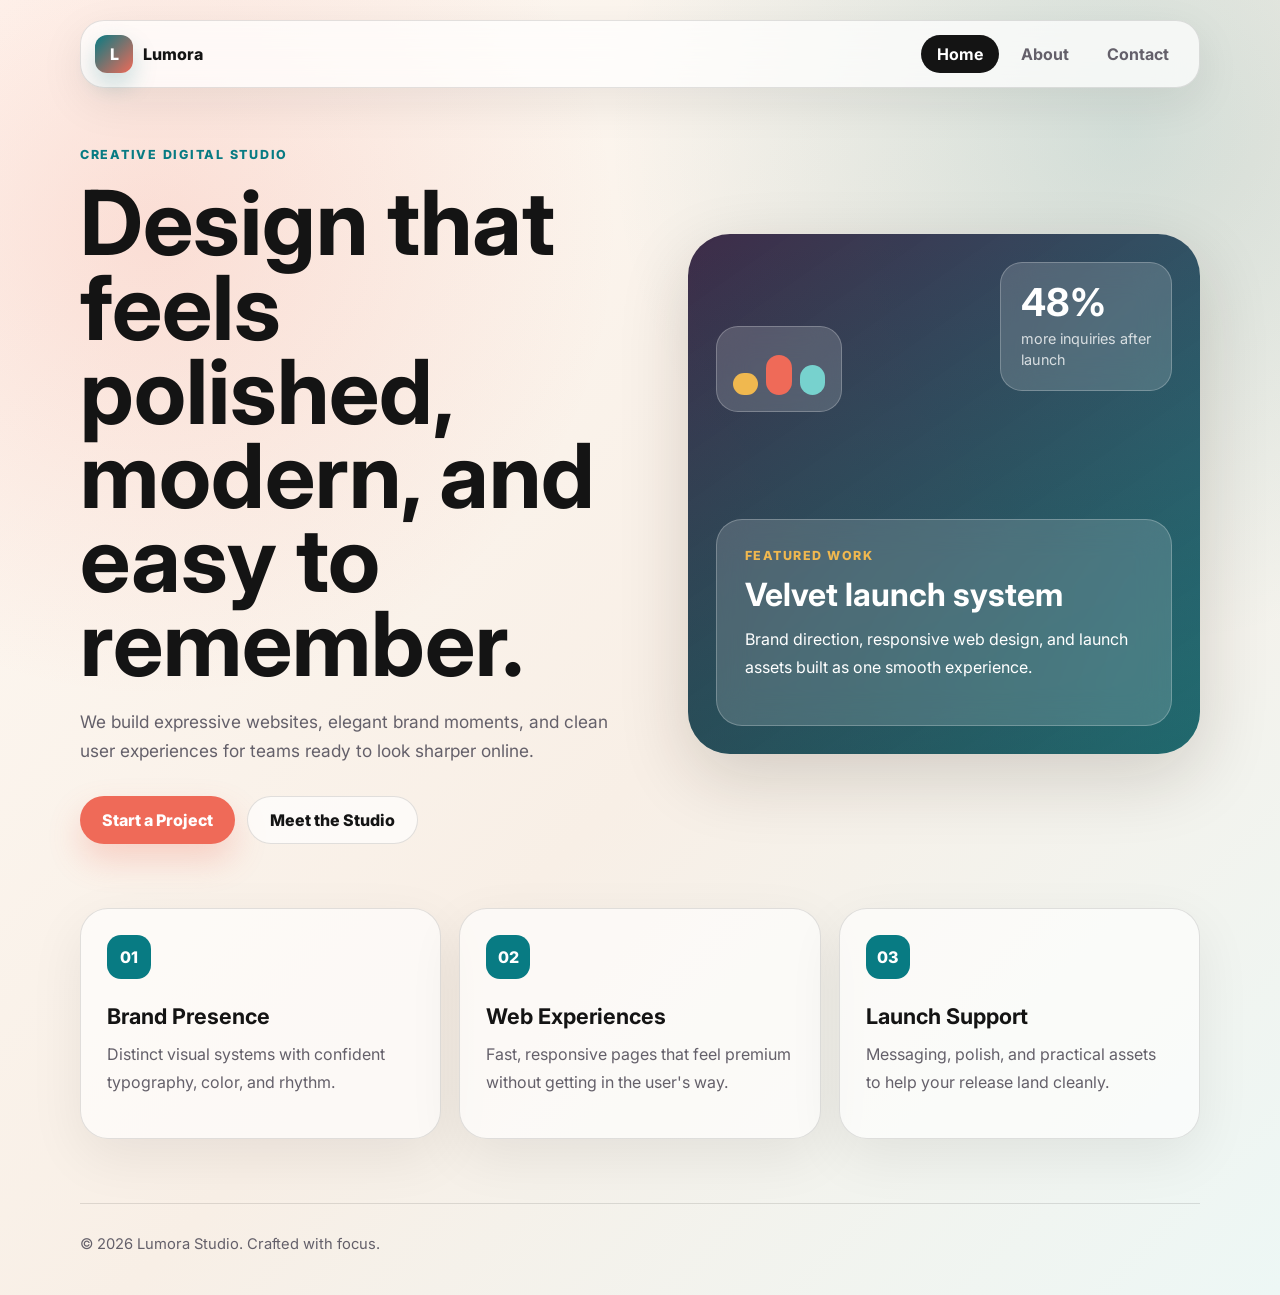
==== index.html @ bbaefce7 "my first commit" ====
<!DOCTYPE html>
<html lang="en">
<head>
  <meta charset="UTF-8">
  <meta name="viewport" content="width=device-width, initial-scale=1.0">
  <title>Lumora Studio | Home</title>
  <link rel="preconnect" href="https://fonts.googleapis.com">
  <link rel="preconnect" href="https://fonts.gstatic.com" crossorigin>
  <link href="https://fonts.googleapis.com/css2?family=Inter:wght@400;500;600;700;800&display=swap" rel="stylesheet">
  <link rel="stylesheet" href="style.css">
</head>
<body>
  <header class="site-header">
    <a class="brand" href="index.html" aria-label="Lumora Studio home"><span class="brand-mark">L</span><span>Lumora</span></a>
    <nav class="nav-links" aria-label="Main navigation"><a class="active" href="index.html">Home</a><a href="about.html">About</a><a href="contact.html">Contact</a></nav>
  </header>
  <main>
    <section class="hero">
      <div class="hero-copy">
        <p class="eyebrow">Creative digital studio</p>
        <h1>Design that feels polished, modern, and easy to remember.</h1>
        <p class="hero-text">We build expressive websites, elegant brand moments, and clean user experiences for teams ready to look sharper online.</p>
        <div class="hero-actions"><a class="button primary" href="contact.html">Start a Project</a><a class="button secondary" href="about.html">Meet the Studio</a></div>
      </div>
      <div class="showcase" aria-label="Studio highlights">
        <div class="glass-panel main-panel"><span class="panel-kicker">Featured work</span><h2>Velvet launch system</h2><p>Brand direction, responsive web design, and launch assets built as one smooth experience.</p></div>
        <div class="metric-card"><strong>48%</strong><span>more inquiries after launch</span></div>
        <div class="spark-card"><span></span><span></span><span></span></div>
      </div>
    </section>
    <section class="feature-band">
      <article><span class="icon">01</span><h2>Brand Presence</h2><p>Distinct visual systems with confident typography, color, and rhythm.</p></article>
      <article><span class="icon">02</span><h2>Web Experiences</h2><p>Fast, responsive pages that feel premium without getting in the user's way.</p></article>
      <article><span class="icon">03</span><h2>Launch Support</h2><p>Messaging, polish, and practical assets to help your release land cleanly.</p></article>
    </section>
  </main>
  <footer><p>&copy; 2026 Lumora Studio. Crafted with focus.</p></footer>
</body>
</html>
---- style.css ----
:root{--ink:#141414;--muted:#64606a;--paper:#fffaf4;--coral:#ef6a58;--teal:#087b83;--plum:#34213f;--gold:#f0b84f;--white:#fff;--line:rgba(20,20,20,.12);--shadow:0 24px 70px rgba(36,24,12,.16)}*{box-sizing:border-box}html{scroll-behavior:smooth}body{margin:0;min-height:100vh;font-family:Inter,Arial,sans-serif;color:var(--ink);background:radial-gradient(circle at 12% 18%,rgba(239,106,88,.18),transparent 30%),radial-gradient(circle at 88% 10%,rgba(8,123,131,.16),transparent 32%),linear-gradient(135deg,var(--paper),#f8efe6 55%,#edf7f5)}a{color:inherit;text-decoration:none}.site-header{width:min(1120px,calc(100% - 32px));margin:20px auto 0;display:flex;align-items:center;justify-content:space-between;gap:18px;padding:14px;border:1px solid var(--line);border-radius:24px;background:rgba(255,255,255,.72);backdrop-filter:blur(18px);box-shadow:0 14px 45px rgba(20,20,20,.08);position:sticky;top:16px;z-index:5}.brand{display:inline-flex;align-items:center;gap:10px;font-weight:800;letter-spacing:0}.brand-mark{width:38px;height:38px;display:grid;place-items:center;color:var(--white);background:linear-gradient(135deg,var(--teal),var(--coral));border-radius:12px;box-shadow:0 12px 24px rgba(8,123,131,.22)}.nav-links{display:flex;align-items:center;gap:6px;flex-wrap:wrap;justify-content:flex-end}.nav-links a{min-height:38px;display:inline-flex;align-items:center;justify-content:center;padding:0 16px;border-radius:999px;color:var(--muted);font-weight:700;transition:180ms ease}.nav-links a:hover,.nav-links a.active{color:var(--white);background:var(--ink)}main{width:min(1120px,calc(100% - 32px));margin:0 auto}.hero{min-height:calc(100vh - 96px);display:grid;grid-template-columns:minmax(0,1.05fr) minmax(320px,.95fr);align-items:center;gap:42px;padding:56px 0 64px}.hero-copy,.page-hero,.contact-copy{max-width:680px}.eyebrow{margin:0 0 16px;color:var(--teal);font-size:.78rem;font-weight:800;letter-spacing:.14em;text-transform:uppercase}h1,h2,p{margin-top:0}h1{margin-bottom:20px;font-size:clamp(2.6rem,7vw,5.65rem);line-height:.94;letter-spacing:0}h2{margin-bottom:12px;font-size:1.35rem;letter-spacing:0}p{color:var(--muted);line-height:1.72}.hero-text{max-width:560px;font-size:1.08rem}.hero-actions{display:flex;gap:12px;flex-wrap:wrap;margin-top:30px}.button{min-height:48px;display:inline-flex;align-items:center;justify-content:center;border:0;border-radius:999px;padding:0 22px;font:inherit;font-weight:800;cursor:pointer}.button.primary{color:var(--white);background:var(--coral);box-shadow:0 16px 32px rgba(239,106,88,.25)}.button.secondary{color:var(--ink);border:1px solid var(--line);background:rgba(255,255,255,.66)}.showcase{min-height:520px;position:relative;border-radius:42px;background:linear-gradient(145deg,rgba(52,33,63,.95),rgba(8,123,131,.88)),url("https://images.unsplash.com/photo-1497366754035-f200968a6e72?auto=format&fit=crop&w=1200&q=80") center/cover;overflow:hidden;box-shadow:var(--shadow)}.showcase:after{content:"";position:absolute;inset:0;background:linear-gradient(180deg,transparent,rgba(20,20,20,.28))}.glass-panel,.metric-card,.spark-card{position:absolute;z-index:1;border:1px solid rgba(255,255,255,.24);background:rgba(255,255,255,.16);backdrop-filter:blur(16px);color:var(--white)}.main-panel{left:28px;right:28px;bottom:28px;padding:28px;border-radius:26px}.panel-kicker{display:block;margin-bottom:12px;color:var(--gold);font-size:.78rem;font-weight:800;text-transform:uppercase;letter-spacing:.12em}.main-panel h2,.main-panel p{color:var(--white)}.main-panel h2{font-size:2rem}.metric-card{top:28px;right:28px;width:172px;padding:20px;border-radius:22px}.metric-card strong{display:block;font-size:2.4rem;line-height:1}.metric-card span{display:block;margin-top:8px;color:rgba(255,255,255,.78);font-size:.9rem;line-height:1.4}.spark-card{left:28px;top:92px;width:126px;height:86px;display:flex;align-items:end;gap:8px;padding:16px;border-radius:22px}.spark-card span{flex:1;border-radius:999px;background:var(--gold)}.spark-card span:nth-child(1){height:42%}.spark-card span:nth-child(2){height:78%;background:var(--coral)}.spark-card span:nth-child(3){height:58%;background:#77d2ce}.feature-band,.stats-row{display:grid;grid-template-columns:repeat(3,1fr);gap:18px;margin:0 0 64px}.feature-band article,.stats-row div,.timeline div,.contact-form{border:1px solid var(--line);border-radius:28px;background:rgba(255,255,255,.62);box-shadow:0 18px 55px rgba(20,20,20,.07)}.feature-band article{padding:26px}.icon{width:44px;height:44px;display:grid;place-items:center;margin-bottom:24px;color:var(--white);background:var(--teal);border-radius:14px;font-weight:800}.page-hero{padding:112px 0 44px}.page-hero h1,.contact-copy h1{font-size:clamp(2.5rem,6vw,5rem)}.split-section{display:grid;grid-template-columns:1fr .9fr;gap:34px;align-items:start;margin-bottom:34px}.split-section>div:first-child{padding:20px 0}.timeline{display:grid;gap:14px}.timeline div{padding:22px}.timeline span{display:block;margin-bottom:8px;color:var(--coral);font-weight:800}.timeline p{margin-bottom:0}.stats-row div{padding:28px}.stats-row strong{display:block;color:var(--plum);font-size:2.6rem;line-height:1}.stats-row span{display:block;margin-top:10px;color:var(--muted);font-weight:700}.contact-layout{min-height:calc(100vh - 96px);display:grid;grid-template-columns:.9fr 1fr;gap:46px;align-items:center;padding:64px 0}.contact-details{display:grid;gap:12px;margin-top:28px}.contact-details a{width:fit-content;color:var(--teal);font-weight:800}.contact-form{display:grid;gap:18px;padding:28px}.contact-form label{display:grid;gap:8px;color:var(--ink);font-size:.95rem;font-weight:800}input,select,textarea{width:100%;border:1px solid var(--line);border-radius:16px;padding:14px 16px;color:var(--ink);background:rgba(255,255,255,.84);font:inherit;outline:none}textarea{resize:vertical}input:focus,select:focus,textarea:focus{border-color:var(--teal);box-shadow:0 0 0 4px rgba(8,123,131,.12)}footer{width:min(1120px,calc(100% - 32px));margin:0 auto;padding:28px 0 38px;border-top:1px solid var(--line)}footer p{margin:0;font-size:.92rem}@media (max-width:880px){.hero,.split-section,.contact-layout{grid-template-columns:1fr}.hero{padding-top:48px}.showcase{min-height:430px}.feature-band,.stats-row{grid-template-columns:1fr}}@media (max-width:620px){.site-header{align-items:stretch;flex-direction:column;border-radius:20px}.brand{justify-content:center}.nav-links{display:grid;grid-template-columns:repeat(3,1fr)}.nav-links a{padding:0 8px;font-size:.9rem}h1{font-size:clamp(2.35rem,14vw,3.8rem)}.hero-actions,.button{width:100%}.main-panel{left:18px;right:18px;bottom:18px;padding:22px}.metric-card{right:18px;width:150px}.spark-card{left:18px}}
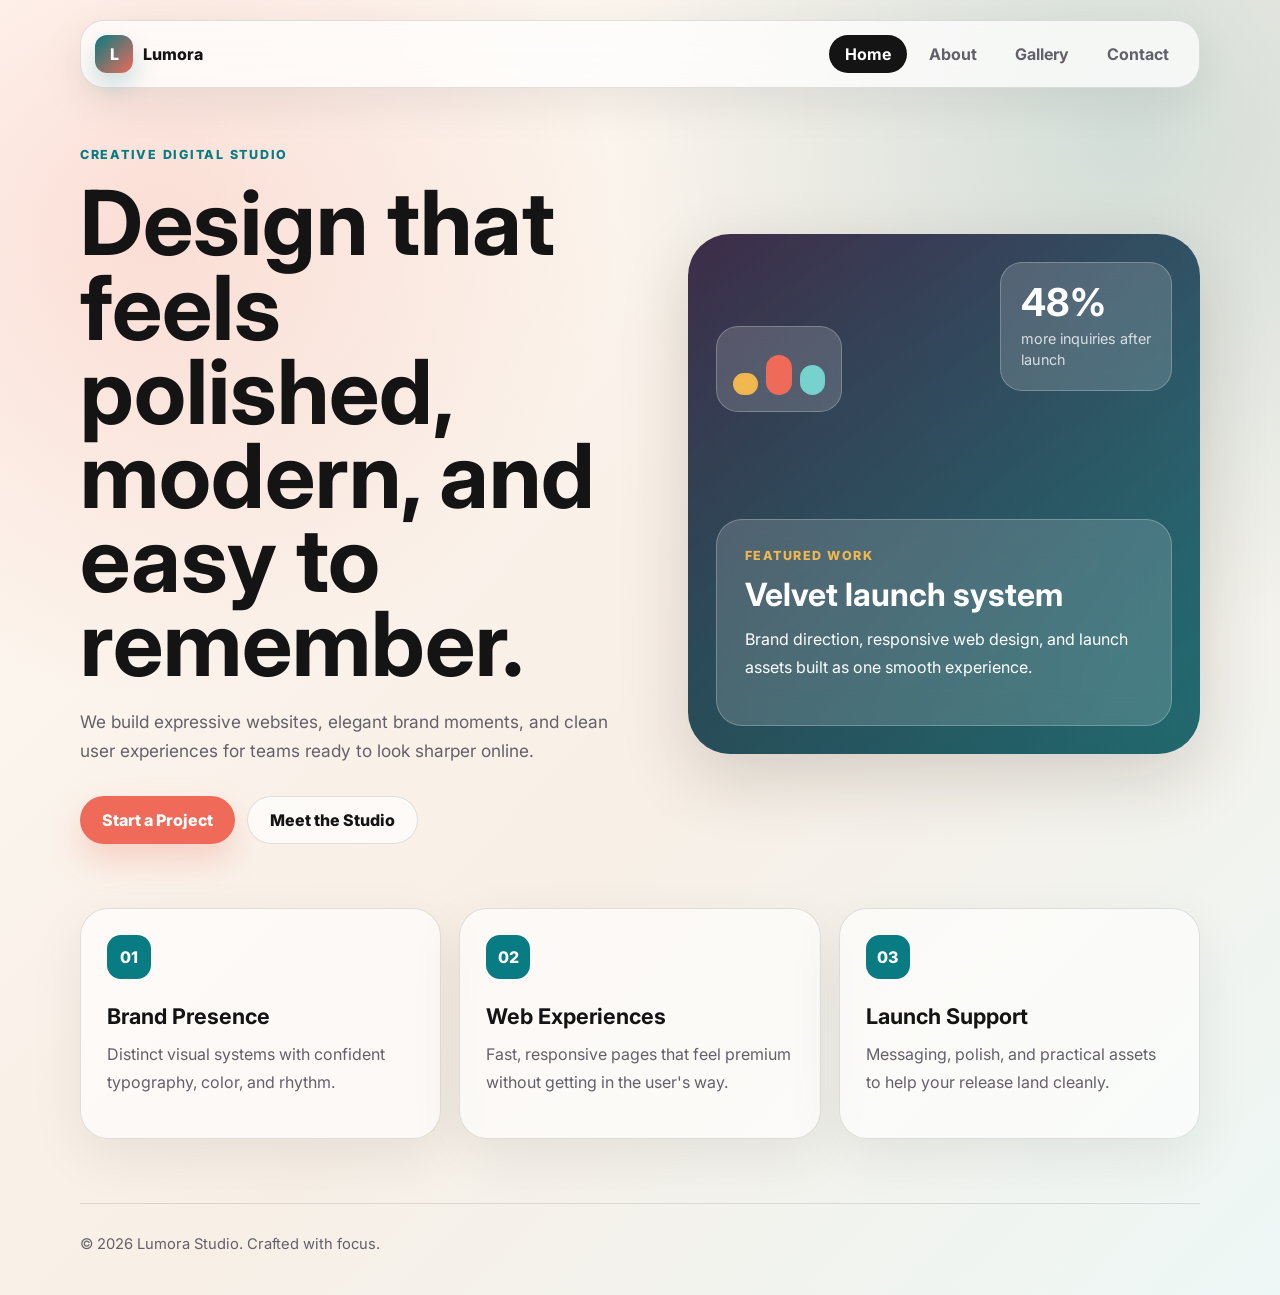
==== commit 081988a7: "gallery page created" ====
--- a/index.html
+++ b/index.html
@@ -12,7 +12,7 @@
 <body>
   <header class="site-header">
     <a class="brand" href="index.html" aria-label="Lumora Studio home"><span class="brand-mark">L</span><span>Lumora</span></a>
-    <nav class="nav-links" aria-label="Main navigation"><a class="active" href="index.html">Home</a><a href="about.html">About</a><a href="contact.html">Contact</a></nav>
+    <nav class="nav-links" aria-label="Main navigation"><a class="active" href="index.html">Home</a><a href="about.html">About</a><a href="gallery.html">Gallery</a><a href="contact.html">Contact</a></nav>
   </header>
   <main>
     <section class="hero">
--- a/style.css
+++ b/style.css
@@ -1 +1,3 @@
 :root{--ink:#141414;--muted:#64606a;--paper:#fffaf4;--coral:#ef6a58;--teal:#087b83;--plum:#34213f;--gold:#f0b84f;--white:#fff;--line:rgba(20,20,20,.12);--shadow:0 24px 70px rgba(36,24,12,.16)}*{box-sizing:border-box}html{scroll-behavior:smooth}body{margin:0;min-height:100vh;font-family:Inter,Arial,sans-serif;color:var(--ink);background:radial-gradient(circle at 12% 18%,rgba(239,106,88,.18),transparent 30%),radial-gradient(circle at 88% 10%,rgba(8,123,131,.16),transparent 32%),linear-gradient(135deg,var(--paper),#f8efe6 55%,#edf7f5)}a{color:inherit;text-decoration:none}.site-header{width:min(1120px,calc(100% - 32px));margin:20px auto 0;display:flex;align-items:center;justify-content:space-between;gap:18px;padding:14px;border:1px solid var(--line);border-radius:24px;background:rgba(255,255,255,.72);backdrop-filter:blur(18px);box-shadow:0 14px 45px rgba(20,20,20,.08);position:sticky;top:16px;z-index:5}.brand{display:inline-flex;align-items:center;gap:10px;font-weight:800;letter-spacing:0}.brand-mark{width:38px;height:38px;display:grid;place-items:center;color:var(--white);background:linear-gradient(135deg,var(--teal),var(--coral));border-radius:12px;box-shadow:0 12px 24px rgba(8,123,131,.22)}.nav-links{display:flex;align-items:center;gap:6px;flex-wrap:wrap;justify-content:flex-end}.nav-links a{min-height:38px;display:inline-flex;align-items:center;justify-content:center;padding:0 16px;border-radius:999px;color:var(--muted);font-weight:700;transition:180ms ease}.nav-links a:hover,.nav-links a.active{color:var(--white);background:var(--ink)}main{width:min(1120px,calc(100% - 32px));margin:0 auto}.hero{min-height:calc(100vh - 96px);display:grid;grid-template-columns:minmax(0,1.05fr) minmax(320px,.95fr);align-items:center;gap:42px;padding:56px 0 64px}.hero-copy,.page-hero,.contact-copy{max-width:680px}.eyebrow{margin:0 0 16px;color:var(--teal);font-size:.78rem;font-weight:800;letter-spacing:.14em;text-transform:uppercase}h1,h2,p{margin-top:0}h1{margin-bottom:20px;font-size:clamp(2.6rem,7vw,5.65rem);line-height:.94;letter-spacing:0}h2{margin-bottom:12px;font-size:1.35rem;letter-spacing:0}p{color:var(--muted);line-height:1.72}.hero-text{max-width:560px;font-size:1.08rem}.hero-actions{display:flex;gap:12px;flex-wrap:wrap;margin-top:30px}.button{min-height:48px;display:inline-flex;align-items:center;justify-content:center;border:0;border-radius:999px;padding:0 22px;font:inherit;font-weight:800;cursor:pointer}.button.primary{color:var(--white);background:var(--coral);box-shadow:0 16px 32px rgba(239,106,88,.25)}.button.secondary{color:var(--ink);border:1px solid var(--line);background:rgba(255,255,255,.66)}.showcase{min-height:520px;position:relative;border-radius:42px;background:linear-gradient(145deg,rgba(52,33,63,.95),rgba(8,123,131,.88)),url("https://images.unsplash.com/photo-1497366754035-f200968a6e72?auto=format&fit=crop&w=1200&q=80") center/cover;overflow:hidden;box-shadow:var(--shadow)}.showcase:after{content:"";position:absolute;inset:0;background:linear-gradient(180deg,transparent,rgba(20,20,20,.28))}.glass-panel,.metric-card,.spark-card{position:absolute;z-index:1;border:1px solid rgba(255,255,255,.24);background:rgba(255,255,255,.16);backdrop-filter:blur(16px);color:var(--white)}.main-panel{left:28px;right:28px;bottom:28px;padding:28px;border-radius:26px}.panel-kicker{display:block;margin-bottom:12px;color:var(--gold);font-size:.78rem;font-weight:800;text-transform:uppercase;letter-spacing:.12em}.main-panel h2,.main-panel p{color:var(--white)}.main-panel h2{font-size:2rem}.metric-card{top:28px;right:28px;width:172px;padding:20px;border-radius:22px}.metric-card strong{display:block;font-size:2.4rem;line-height:1}.metric-card span{display:block;margin-top:8px;color:rgba(255,255,255,.78);font-size:.9rem;line-height:1.4}.spark-card{left:28px;top:92px;width:126px;height:86px;display:flex;align-items:end;gap:8px;padding:16px;border-radius:22px}.spark-card span{flex:1;border-radius:999px;background:var(--gold)}.spark-card span:nth-child(1){height:42%}.spark-card span:nth-child(2){height:78%;background:var(--coral)}.spark-card span:nth-child(3){height:58%;background:#77d2ce}.feature-band,.stats-row{display:grid;grid-template-columns:repeat(3,1fr);gap:18px;margin:0 0 64px}.feature-band article,.stats-row div,.timeline div,.contact-form{border:1px solid var(--line);border-radius:28px;background:rgba(255,255,255,.62);box-shadow:0 18px 55px rgba(20,20,20,.07)}.feature-band article{padding:26px}.icon{width:44px;height:44px;display:grid;place-items:center;margin-bottom:24px;color:var(--white);background:var(--teal);border-radius:14px;font-weight:800}.page-hero{padding:112px 0 44px}.page-hero h1,.contact-copy h1{font-size:clamp(2.5rem,6vw,5rem)}.split-section{display:grid;grid-template-columns:1fr .9fr;gap:34px;align-items:start;margin-bottom:34px}.split-section>div:first-child{padding:20px 0}.timeline{display:grid;gap:14px}.timeline div{padding:22px}.timeline span{display:block;margin-bottom:8px;color:var(--coral);font-weight:800}.timeline p{margin-bottom:0}.stats-row div{padding:28px}.stats-row strong{display:block;color:var(--plum);font-size:2.6rem;line-height:1}.stats-row span{display:block;margin-top:10px;color:var(--muted);font-weight:700}.contact-layout{min-height:calc(100vh - 96px);display:grid;grid-template-columns:.9fr 1fr;gap:46px;align-items:center;padding:64px 0}.contact-details{display:grid;gap:12px;margin-top:28px}.contact-details a{width:fit-content;color:var(--teal);font-weight:800}.contact-form{display:grid;gap:18px;padding:28px}.contact-form label{display:grid;gap:8px;color:var(--ink);font-size:.95rem;font-weight:800}input,select,textarea{width:100%;border:1px solid var(--line);border-radius:16px;padding:14px 16px;color:var(--ink);background:rgba(255,255,255,.84);font:inherit;outline:none}textarea{resize:vertical}input:focus,select:focus,textarea:focus{border-color:var(--teal);box-shadow:0 0 0 4px rgba(8,123,131,.12)}footer{width:min(1120px,calc(100% - 32px));margin:0 auto;padding:28px 0 38px;border-top:1px solid var(--line)}footer p{margin:0;font-size:.92rem}@media (max-width:880px){.hero,.split-section,.contact-layout{grid-template-columns:1fr}.hero{padding-top:48px}.showcase{min-height:430px}.feature-band,.stats-row{grid-template-columns:1fr}}@media (max-width:620px){.site-header{align-items:stretch;flex-direction:column;border-radius:20px}.brand{justify-content:center}.nav-links{display:grid;grid-template-columns:repeat(3,1fr)}.nav-links a{padding:0 8px;font-size:.9rem}h1{font-size:clamp(2.35rem,14vw,3.8rem)}.hero-actions,.button{width:100%}.main-panel{left:18px;right:18px;bottom:18px;padding:22px}.metric-card{right:18px;width:150px}.spark-card{left:18px}}
+
+.gallery-hero{padding-bottom:34px}.gallery-grid{display:grid;grid-template-columns:repeat(3,1fr);grid-auto-rows:260px;gap:18px;margin:0 0 64px}.gallery-item{position:relative;overflow:hidden;border-radius:30px;box-shadow:var(--shadow);background:var(--plum);isolation:isolate}.gallery-item.tall{grid-row:span 2}.gallery-item.wide{grid-column:span 2}.gallery-item img{width:100%;height:100%;object-fit:cover;display:block;filter:saturate(1.05);transition:transform 420ms ease}.gallery-item:after{content:"";position:absolute;inset:0;background:linear-gradient(180deg,rgba(20,20,20,.04),rgba(20,20,20,.72));z-index:1}.gallery-item div{position:absolute;left:22px;right:22px;bottom:22px;z-index:2;color:var(--white)}.gallery-item span{display:block;margin-bottom:8px;color:var(--gold);font-size:.76rem;font-weight:800;letter-spacing:.12em;text-transform:uppercase}.gallery-item h2{margin:0;color:var(--white);font-size:1.45rem}.gallery-item:hover img{transform:scale(1.06)}@media (max-width:880px){.gallery-grid{grid-template-columns:1fr 1fr;grid-auto-rows:240px}.gallery-item.wide{grid-column:span 2}}@media (max-width:620px){.gallery-grid{grid-template-columns:1fr;grid-auto-rows:260px}.gallery-item.wide,.gallery-item.tall{grid-column:auto;grid-row:auto}}
